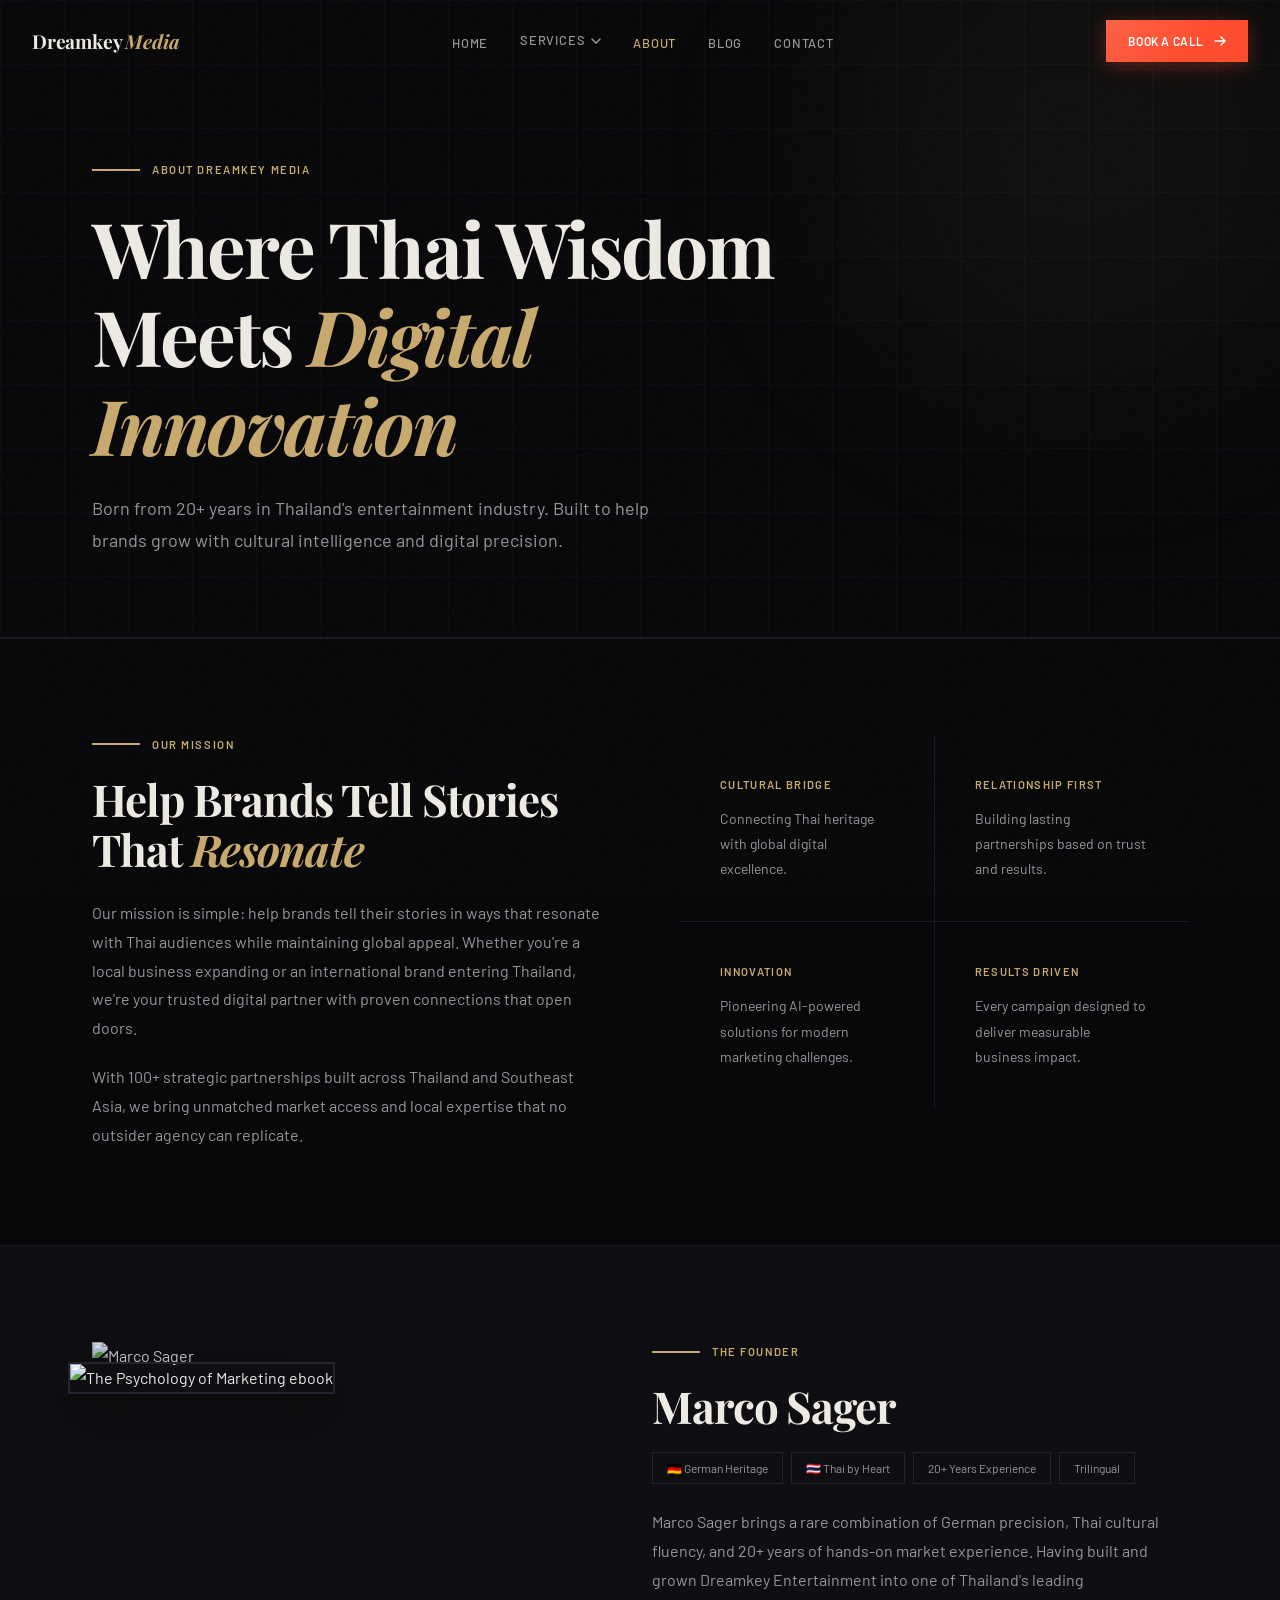
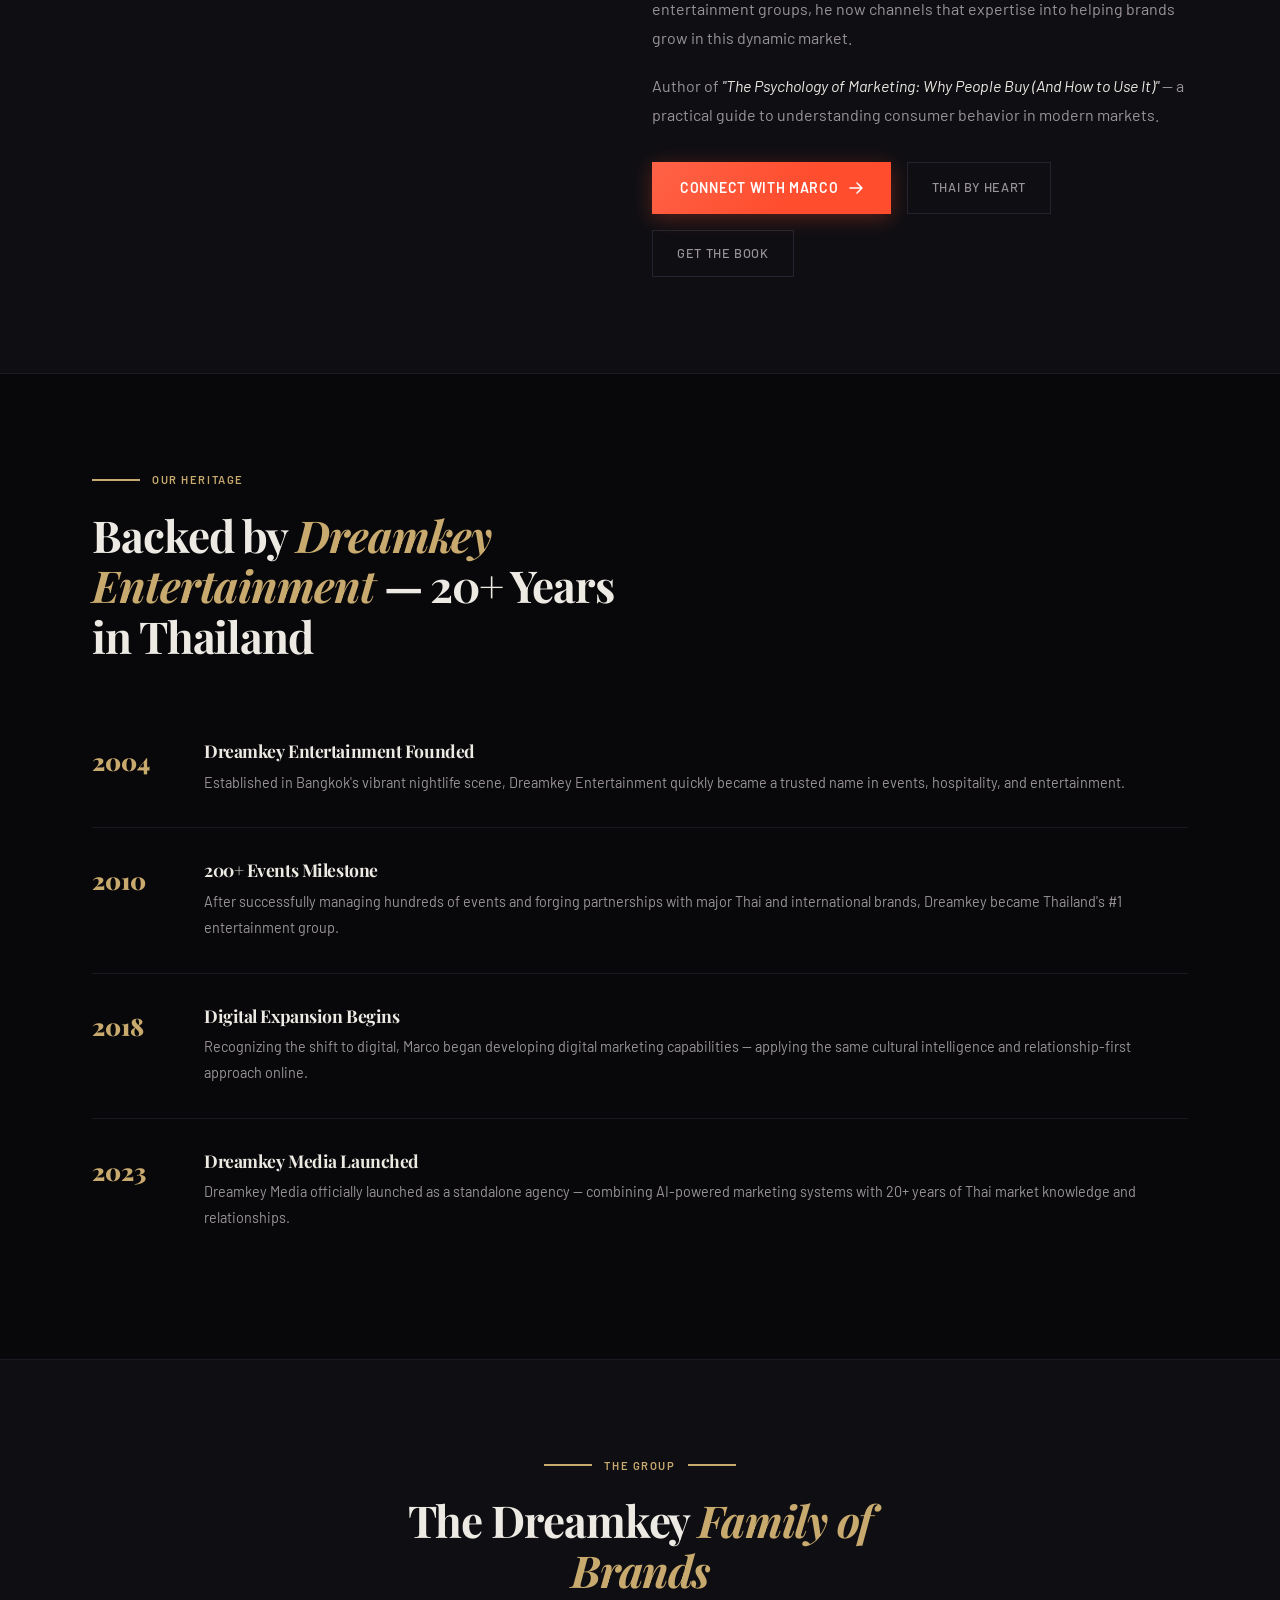
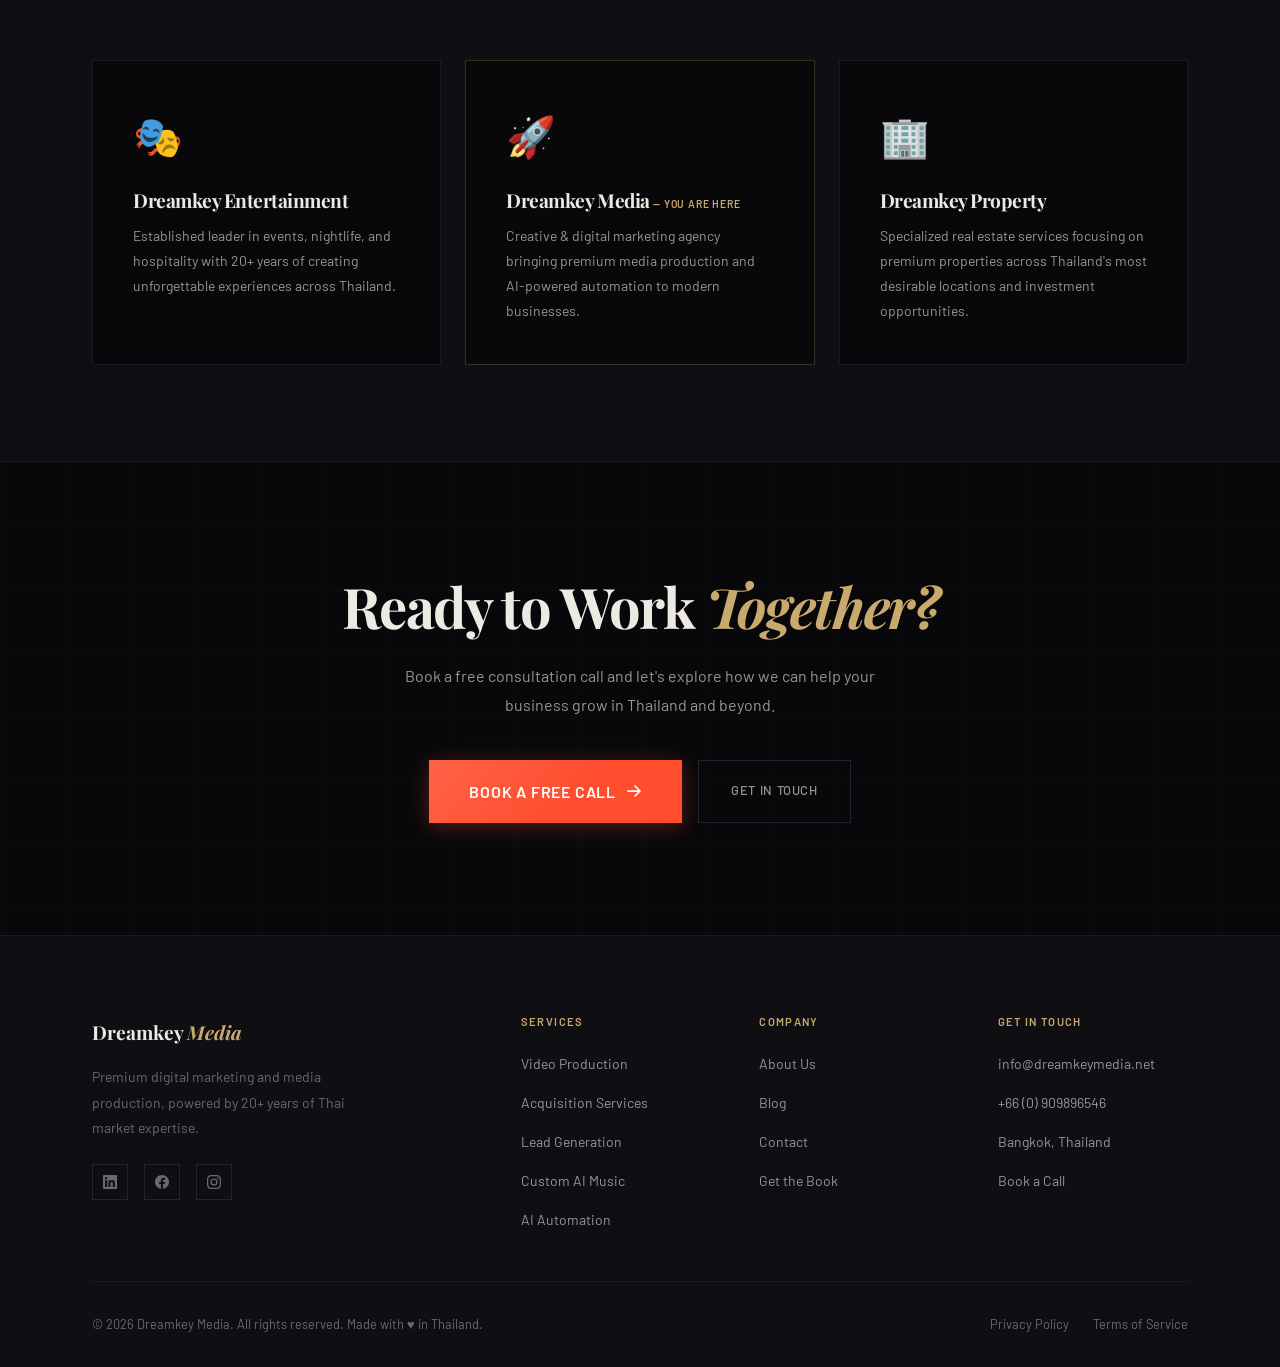
==== about.html @ d9d817ee "Initial commit: Dreamkey Media full website rebuild 9 pages: homepage, about, contact, blog, 5 servi" ====
<!DOCTYPE html>
<html lang="en">
<head>
  <meta charset="UTF-8" />
  <meta name="viewport" content="width=device-width, initial-scale=1.0" />
  <title>About — Dreamkey Media</title>
  <meta name="description" content="20+ years of Thai market expertise. Dreamkey Media is born from the Dreamkey Entertainment group, led by Marco Sager." />
  <link rel="preconnect" href="https://fonts.googleapis.com">
  <link href="https://fonts.googleapis.com/css2?family=Playfair+Display:ital,wght@0,400;0,700;0,900;1,400;1,700&family=Barlow:wght@300;400;500;600;700&display=swap" rel="stylesheet">
  <link rel="stylesheet" href="styles.css">
  <style>
    .page-hero { padding: 10rem 0 5rem; border-bottom: 1px solid var(--border); position: relative; overflow: hidden; }
    .values-grid { display: grid; grid-template-columns: repeat(2,1fr); gap: 1px; background: var(--border); }
    .value-card { background: var(--bg); padding: 2.5rem; transition: background 0.2s ease; }
    .value-card:hover { background: var(--surface); }
    .timeline { display: flex; flex-direction: column; gap: 0; }
    .timeline-item { display: grid; grid-template-columns: 80px 1fr; gap: 2rem; padding: 2rem 0; border-bottom: 1px solid var(--border); align-items: start; }
    .timeline-item:last-child { border-bottom: none; }
    .timeline-year { font-family: var(--font-display); font-weight: 900; font-size: 1.5rem; color: var(--gold); }
    @media(max-width:768px){ .values-grid{grid-template-columns:1fr;} }
  </style>
</head>
<body>

<nav class="main-nav" id="nav">
  <a href="index.html" class="nav-logo">Dreamkey <span>Media</span></a>
  <ul class="nav-links" id="navLinks">
    <li><a href="index.html">Home</a></li>
    <li class="nav-dropdown">
      <span class="nav-dropdown-trigger">Services <svg width="10" height="6" viewBox="0 0 10 6" fill="none"><path d="M1 1l4 4 4-4" stroke="currentColor" stroke-width="1.5" stroke-linecap="round"/></svg></span>
      <div class="nav-dropdown-menu">
        <a href="services/video-production.html">Video Production</a>
        <a href="services/paid-advertising.html">Acquisition Services</a>
        <a href="services/lead-generation.html">Lead Generation</a>
        <a href="services/custom-music-production.html">Custom AI Music</a>
        <a href="services/ai-automation.html">AI Automation</a>
      </div>
    </li>
    <li><a href="about.html" class="active">About</a></li>
    <li><a href="blog.html">Blog</a></li>
    <li><a href="contact.html">Contact</a></li>
  </ul>
  <div class="nav-right">
    <a href="https://api.leadconnectorhq.com/widget/booking/sLC2Canz8qWReIuQP6AG" target="_blank" rel="noopener" class="btn-hot" style="padding:11px 22px;font-size:0.75rem;">Book a Call <svg width="12" height="12" viewBox="0 0 12 12" fill="none"><path d="M1 6h10M7 2l4 4-4 4" stroke="currentColor" stroke-width="1.5" stroke-linecap="round" stroke-linejoin="round"/></svg></a>
    <button class="nav-burger" id="navBurger"><span></span><span></span><span></span></button>
  </div>
</nav>

<!-- PAGE HERO -->
<section class="page-hero">
  <div class="grid-bg" style="position:absolute;inset:0;opacity:0.3;"></div>
  <div style="position:absolute;width:500px;height:500px;border-radius:50%;background:rgba(200,169,110,0.05);filter:blur(100px);top:-100px;right:-50px;pointer-events:none;"></div>
  <div class="container" style="position:relative;z-index:2;">
    <div class="eyebrow reveal" style="margin-bottom:1.5rem;"><span class="gold-line"></span> About Dreamkey Media</div>
    <h1 class="reveal reveal-delay-1" style="font-size:clamp(2.75rem,6vw,5rem);max-width:800px;margin-bottom:1.5rem;">
      Where Thai Wisdom<br>Meets <span class="display-italic" style="color:var(--gold);">Digital Innovation</span>
    </h1>
    <p class="reveal reveal-delay-2" style="font-size:1.125rem;color:var(--muted-mid);max-width:560px;line-height:1.8;">
      Born from 20+ years in Thailand's entertainment industry. Built to help brands grow with cultural intelligence and digital precision.
    </p>
  </div>
</section>

<!-- MISSION -->
<section class="section">
  <div class="container">
    <div style="display:grid;grid-template-columns:1fr 1fr;gap:5rem;align-items:start;" class="two-col">
      <div>
        <div class="eyebrow reveal" style="margin-bottom:1.25rem;"><span class="gold-line"></span> Our Mission</div>
        <h2 class="reveal reveal-delay-1" style="font-size:clamp(1.75rem,3.5vw,2.75rem);margin-bottom:1.5rem;">
          Help Brands Tell Stories That <span class="display-italic" style="color:var(--gold);">Resonate</span>
        </h2>
        <p class="reveal reveal-delay-2" style="font-size:1rem;color:var(--muted-mid);line-height:1.8;margin-bottom:1.25rem;">
          Our mission is simple: help brands tell their stories in ways that resonate with Thai audiences while maintaining global appeal. Whether you're a local business expanding or an international brand entering Thailand, we're your trusted digital partner with proven connections that open doors.
        </p>
        <p class="reveal reveal-delay-3" style="font-size:1rem;color:var(--muted-mid);line-height:1.8;">
          With 100+ strategic partnerships built across Thailand and Southeast Asia, we bring unmatched market access and local expertise that no outsider agency can replicate.
        </p>
      </div>
      <div class="reveal reveal-delay-1">
        <div class="values-grid">
          <div class="value-card">
            <div style="font-size:0.7rem;letter-spacing:0.12em;text-transform:uppercase;color:var(--gold);margin-bottom:0.75rem;font-weight:600;">Cultural Bridge</div>
            <p style="font-size:0.875rem;color:var(--muted-mid);line-height:1.8;">Connecting Thai heritage with global digital excellence.</p>
          </div>
          <div class="value-card">
            <div style="font-size:0.7rem;letter-spacing:0.12em;text-transform:uppercase;color:var(--gold);margin-bottom:0.75rem;font-weight:600;">Relationship First</div>
            <p style="font-size:0.875rem;color:var(--muted-mid);line-height:1.8;">Building lasting partnerships based on trust and results.</p>
          </div>
          <div class="value-card">
            <div style="font-size:0.7rem;letter-spacing:0.12em;text-transform:uppercase;color:var(--gold);margin-bottom:0.75rem;font-weight:600;">Innovation</div>
            <p style="font-size:0.875rem;color:var(--muted-mid);line-height:1.8;">Pioneering AI-powered solutions for modern marketing challenges.</p>
          </div>
          <div class="value-card">
            <div style="font-size:0.7rem;letter-spacing:0.12em;text-transform:uppercase;color:var(--gold);margin-bottom:0.75rem;font-weight:600;">Results Driven</div>
            <p style="font-size:0.875rem;color:var(--muted-mid);line-height:1.8;">Every campaign designed to deliver measurable business impact.</p>
          </div>
        </div>
      </div>
    </div>
  </div>
</section>

<style>@media(max-width:900px){.two-col{grid-template-columns:1fr!important;gap:2.5rem!important;}}</style>

<!-- MARCO -->
<section class="section" style="background:var(--surface);">
  <div class="container">
    <div style="display:grid;grid-template-columns:480px 1fr;gap:5rem;align-items:start;" class="marco-about-grid">
      <div class="reveal">
        <div style="position:relative;">
          <img src="https://dreamkeymedia.net/assets/marco-sager-photo-Cn39zDCk.png" alt="Marco Sager" style="width:100%;object-fit:cover;filter:grayscale(10%) brightness(0.9);">
          <div style="position:absolute;top:-16px;right:-16px;width:100%;height:100%;border:1px solid var(--gold);z-index:-1;"></div>
          <a href="https://ebook.dreamkeymedia.asia/" target="_blank" rel="noopener" style="position:absolute;bottom:-1.5rem;left:-1.5rem;">
            <img src="https://dreamkeymedia.net/assets/psychology-of-marketing-ebook-k3Zz7-1r.png" alt="The Psychology of Marketing ebook" style="width:130px;border:2px solid var(--border-2);box-shadow:0 20px 60px rgba(0,0,0,0.5);">
          </a>
        </div>
      </div>
      <div>
        <div class="eyebrow reveal" style="margin-bottom:1.25rem;"><span class="gold-line"></span> The Founder</div>
        <h2 class="reveal reveal-delay-1" style="font-size:clamp(1.75rem,3.5vw,2.75rem);margin-bottom:1.25rem;">Marco Sager</h2>
        <div class="reveal reveal-delay-1" style="display:flex;flex-wrap:wrap;gap:0.5rem;margin-bottom:1.5rem;">
          <span style="border:1px solid var(--border-2);padding:5px 14px;font-size:0.75rem;color:var(--muted-mid);">🇩🇪 German Heritage</span>
          <span style="border:1px solid var(--border-2);padding:5px 14px;font-size:0.75rem;color:var(--muted-mid);">🇹🇭 Thai by Heart</span>
          <span style="border:1px solid var(--border-2);padding:5px 14px;font-size:0.75rem;color:var(--muted-mid);">20+ Years Experience</span>
          <span style="border:1px solid var(--border-2);padding:5px 14px;font-size:0.75rem;color:var(--muted-mid);">Trilingual</span>
        </div>
        <p class="reveal reveal-delay-2" style="font-size:1rem;color:var(--muted-mid);line-height:1.8;margin-bottom:1.25rem;">
          Marco Sager brings a rare combination of German precision, Thai cultural fluency, and 20+ years of hands-on market experience. Having built and grown Dreamkey Entertainment into one of Thailand's leading entertainment groups, he now channels that expertise into helping brands grow in this dynamic market.
        </p>
        <p class="reveal reveal-delay-3" style="font-size:1rem;color:var(--muted-mid);line-height:1.8;margin-bottom:2rem;">
          Author of <em style="color:var(--text);">"The Psychology of Marketing: Why People Buy (And How to Use It)"</em> — a practical guide to understanding consumer behavior in modern markets.
        </p>
        <div class="reveal reveal-delay-4" style="display:flex;flex-wrap:wrap;gap:1rem;">
          <a href="contact.html" class="btn-hot">Connect with Marco <svg width="14" height="14" viewBox="0 0 14 14" fill="none"><path d="M1 7h12M8 2l5 5-5 5" stroke="currentColor" stroke-width="1.5" stroke-linecap="round" stroke-linejoin="round"/></svg></a>
          <a href="https://www.thaibyheart.com/" target="_blank" rel="noopener" class="btn-ghost">Thai by Heart</a>
          <a href="https://ebook.dreamkeymedia.asia/" target="_blank" rel="noopener" class="btn-ghost">Get the Book</a>
        </div>
      </div>
    </div>
  </div>
</section>
<style>@media(max-width:1024px){.marco-about-grid{grid-template-columns:1fr!important;gap:3rem!important;} .marco-about-grid>div:first-child{max-width:400px;}}</style>

<!-- HERITAGE -->
<section class="section">
  <div class="container">
    <div class="eyebrow reveal" style="margin-bottom:1.25rem;"><span class="gold-line"></span> Our Heritage</div>
    <h2 class="reveal reveal-delay-1" style="font-size:clamp(1.75rem,3.5vw,2.75rem);margin-bottom:3rem;max-width:560px;">
      Backed by <span class="display-italic" style="color:var(--gold);">Dreamkey Entertainment</span> — 20+ Years in Thailand
    </h2>
    <div class="timeline">
      <div class="timeline-item reveal">
        <div class="timeline-year">2004</div>
        <div>
          <h3 style="font-size:1.1rem;font-weight:700;margin-bottom:0.5rem;">Dreamkey Entertainment Founded</h3>
          <p style="font-size:0.9rem;color:var(--muted-mid);line-height:1.8;">Established in Bangkok's vibrant nightlife scene, Dreamkey Entertainment quickly became a trusted name in events, hospitality, and entertainment.</p>
        </div>
      </div>
      <div class="timeline-item reveal reveal-delay-1">
        <div class="timeline-year">2010</div>
        <div>
          <h3 style="font-size:1.1rem;font-weight:700;margin-bottom:0.5rem;">200+ Events Milestone</h3>
          <p style="font-size:0.9rem;color:var(--muted-mid);line-height:1.8;">After successfully managing hundreds of events and forging partnerships with major Thai and international brands, Dreamkey became Thailand's #1 entertainment group.</p>
        </div>
      </div>
      <div class="timeline-item reveal reveal-delay-2">
        <div class="timeline-year">2018</div>
        <div>
          <h3 style="font-size:1.1rem;font-weight:700;margin-bottom:0.5rem;">Digital Expansion Begins</h3>
          <p style="font-size:0.9rem;color:var(--muted-mid);line-height:1.8;">Recognizing the shift to digital, Marco began developing digital marketing capabilities — applying the same cultural intelligence and relationship-first approach online.</p>
        </div>
      </div>
      <div class="timeline-item reveal reveal-delay-3">
        <div class="timeline-year">2023</div>
        <div>
          <h3 style="font-size:1.1rem;font-weight:700;margin-bottom:0.5rem;">Dreamkey Media Launched</h3>
          <p style="font-size:0.9rem;color:var(--muted-mid);line-height:1.8;">Dreamkey Media officially launched as a standalone agency — combining AI-powered marketing systems with 20+ years of Thai market knowledge and relationships.</p>
        </div>
      </div>
    </div>
  </div>
</section>

<!-- GROUP -->
<section class="section" style="background:var(--surface);">
  <div class="container">
    <div style="text-align:center;max-width:540px;margin:0 auto 4rem;">
      <div class="eyebrow reveal" style="justify-content:center;margin-bottom:1.25rem;"><span class="gold-line"></span> The Group <span class="gold-line"></span></div>
      <h2 class="reveal reveal-delay-1" style="font-size:clamp(1.75rem,3.5vw,2.75rem);">The Dreamkey <span class="display-italic" style="color:var(--gold);">Family of Brands</span></h2>
    </div>
    <div style="display:grid;grid-template-columns:repeat(3,1fr);gap:1.5rem;" class="group-3">
      <div style="border:1px solid var(--border);background:var(--bg);padding:2.5rem;transition:border-color 0.25s ease,transform 0.25s ease;" class="reveal" onmouseover="this.style.borderColor='rgba(200,169,110,0.3)';this.style.transform='translateY(-4px)'" onmouseout="this.style.borderColor='var(--border)';this.style.transform='none'">
        <span style="font-size:2.5rem;margin-bottom:1.25rem;display:block;">🎭</span>
        <h3 style="font-size:1.2rem;font-weight:700;margin-bottom:0.75rem;">Dreamkey Entertainment</h3>
        <p style="font-size:0.875rem;color:var(--muted-mid);line-height:1.8;">Established leader in events, nightlife, and hospitality with 20+ years of creating unforgettable experiences across Thailand.</p>
      </div>
      <div style="border:1px solid rgba(200,169,110,0.25);background:var(--bg);padding:2.5rem;transition:border-color 0.25s ease,transform 0.25s ease;" class="reveal reveal-delay-1" onmouseover="this.style.transform='translateY(-4px)'" onmouseout="this.style.transform='none'">
        <span style="font-size:2.5rem;margin-bottom:1.25rem;display:block;">🚀</span>
        <h3 style="font-size:1.2rem;font-weight:700;margin-bottom:0.75rem;">Dreamkey Media <span style="font-size:0.65rem;letter-spacing:0.08em;color:var(--gold);font-family:var(--font-body);font-weight:600;text-transform:uppercase;"> — You are here</span></h3>
        <p style="font-size:0.875rem;color:var(--muted-mid);line-height:1.8;">Creative & digital marketing agency bringing premium media production and AI-powered automation to modern businesses.</p>
      </div>
      <div style="border:1px solid var(--border);background:var(--bg);padding:2.5rem;transition:border-color 0.25s ease,transform 0.25s ease;" class="reveal reveal-delay-2" onmouseover="this.style.borderColor='rgba(200,169,110,0.3)';this.style.transform='translateY(-4px)'" onmouseout="this.style.borderColor='var(--border)';this.style.transform='none'">
        <span style="font-size:2.5rem;margin-bottom:1.25rem;display:block;">🏢</span>
        <h3 style="font-size:1.2rem;font-weight:700;margin-bottom:0.75rem;">Dreamkey Property</h3>
        <p style="font-size:0.875rem;color:var(--muted-mid);line-height:1.8;">Specialized real estate services focusing on premium properties across Thailand's most desirable locations and investment opportunities.</p>
      </div>
    </div>
  </div>
</section>
<style>@media(max-width:768px){.group-3{grid-template-columns:1fr!important;}}</style>

<!-- CTA -->
<section style="padding:7rem 0;border-top:1px solid var(--border);position:relative;overflow:hidden;text-align:center;">
  <div class="grid-bg" style="position:absolute;inset:0;opacity:0.2;"></div>
  <div class="container" style="position:relative;z-index:2;">
    <h2 class="display reveal" style="font-size:clamp(2rem,4.5vw,3.5rem);margin-bottom:1.5rem;">
      Ready to Work <span class="display-italic" style="color:var(--gold);">Together?</span>
    </h2>
    <p class="reveal reveal-delay-1" style="font-size:1rem;color:var(--muted-mid);max-width:480px;margin:0 auto 2.5rem;line-height:1.8;">Book a free consultation call and let's explore how we can help your business grow in Thailand and beyond.</p>
    <div class="reveal reveal-delay-2" style="display:flex;flex-wrap:wrap;gap:1rem;justify-content:center;">
      <a href="https://api.leadconnectorhq.com/widget/booking/sLC2Canz8qWReIuQP6AG" target="_blank" rel="noopener" class="btn-hot" style="font-size:1rem;padding:18px 40px;">Book a Free Call <svg width="16" height="16" viewBox="0 0 16 16" fill="none"><path d="M2 8h12M9 3l5 5-5 5" stroke="currentColor" stroke-width="1.75" stroke-linecap="round" stroke-linejoin="round"/></svg></a>
      <a href="contact.html" class="btn-ghost" style="padding:18px 32px;">Get in Touch</a>
    </div>
  </div>
</section>

<!-- FOOTER -->
<footer class="main-footer">
  <div class="container">
    <div class="footer-grid">
      <div>
        <a href="index.html" class="footer-logo">Dreamkey <span>Media</span></a>
        <p class="footer-desc">Premium digital marketing and media production, powered by 20+ years of Thai market expertise.</p>
        <div class="footer-social">
          <a href="https://www.linkedin.com/in/dreamkeymedia" target="_blank" rel="noopener" aria-label="LinkedIn"><svg width="14" height="14" viewBox="0 0 24 24" fill="currentColor"><path d="M20.447 20.452h-3.554v-5.569c0-1.328-.027-3.037-1.852-3.037-1.853 0-2.136 1.445-2.136 2.939v5.667H9.351V9h3.414v1.561h.046c.477-.9 1.637-1.85 3.37-1.85 3.601 0 4.267 2.37 4.267 5.455v6.286zM5.337 7.433a2.062 2.062 0 01-2.063-2.065 2.064 2.064 0 112.063 2.065zm1.782 13.019H3.555V9h3.564v11.452zM22.225 0H1.771C.792 0 0 .774 0 1.729v20.542C0 23.227.792 24 1.771 24h20.451C23.2 24 24 23.227 24 22.271V1.729C24 .774 23.2 0 22.222 0h.003z"/></svg></a>
          <a href="https://www.facebook.com/dreamkeymedia" target="_blank" rel="noopener" aria-label="Facebook"><svg width="14" height="14" viewBox="0 0 24 24" fill="currentColor"><path d="M24 12.073c0-6.627-5.373-12-12-12s-12 5.373-12 12c0 5.99 4.388 10.954 10.125 11.854v-8.385H7.078v-3.47h3.047V9.43c0-3.007 1.792-4.669 4.533-4.669 1.312 0 2.686.235 2.686.235v2.953H15.83c-1.491 0-1.956.925-1.956 1.874v2.25h3.328l-.532 3.47h-2.796v8.385C19.612 23.027 24 18.062 24 12.073z"/></svg></a>
          <a href="https://www.instagram.com/dreamkey.media" target="_blank" rel="noopener" aria-label="Instagram"><svg width="14" height="14" viewBox="0 0 24 24" fill="currentColor"><path d="M12 2.163c3.204 0 3.584.012 4.85.07 3.252.148 4.771 1.691 4.919 4.919.058 1.265.069 1.645.069 4.849 0 3.205-.012 3.584-.069 4.849-.149 3.225-1.664 4.771-4.919 4.919-1.266.058-1.644.07-4.85.07-3.204 0-3.584-.012-4.849-.07-3.26-.149-4.771-1.699-4.919-4.92-.058-1.265-.07-1.644-.07-4.849 0-3.204.013-3.583.07-4.849.149-3.227 1.664-4.771 4.919-4.919 1.266-.057 1.645-.069 4.849-.069zm0-2.163c-3.259 0-3.667.014-4.947.072-4.358.2-6.78 2.618-6.98 6.98-.059 1.281-.073 1.689-.073 4.948 0 3.259.014 3.668.072 4.948.2 4.358 2.618 6.78 6.98 6.98 1.281.058 1.689.072 4.948.072 3.259 0 3.668-.014 4.948-.072 4.354-.2 6.782-2.618 6.979-6.98.059-1.28.073-1.689.073-4.948 0-3.259-.014-3.667-.072-4.947-.196-4.354-2.617-6.78-6.979-6.98-1.281-.059-1.69-.073-4.949-.073zm0 5.838a6.162 6.162 0 100 12.324 6.162 6.162 0 000-12.324zM12 16a4 4 0 110-8 4 4 0 010 8zm6.406-11.845a1.44 1.44 0 100 2.881 1.44 1.44 0 000-2.881z"/></svg></a>
        </div>
      </div>
      <div class="footer-col"><h4>Services</h4><ul><li><a href="services/video-production.html">Video Production</a></li><li><a href="services/paid-advertising.html">Acquisition Services</a></li><li><a href="services/lead-generation.html">Lead Generation</a></li><li><a href="services/custom-music-production.html">Custom AI Music</a></li><li><a href="services/ai-automation.html">AI Automation</a></li></ul></div>
      <div class="footer-col"><h4>Company</h4><ul><li><a href="about.html">About Us</a></li><li><a href="blog.html">Blog</a></li><li><a href="contact.html">Contact</a></li><li><a href="https://ebook.dreamkeymedia.asia/" target="_blank" rel="noopener">Get the Book</a></li></ul></div>
      <div class="footer-col"><h4>Get In Touch</h4><ul><li><a href="mailto:info@dreamkeymedia.net">info@dreamkeymedia.net</a></li><li><a href="tel:+66909896546">+66 (0) 909896546</a></li><li><a href="contact.html">Bangkok, Thailand</a></li><li><a href="https://api.leadconnectorhq.com/widget/booking/sLC2Canz8qWReIuQP6AG" target="_blank" rel="noopener">Book a Call</a></li></ul></div>
    </div>
    <div class="footer-bottom"><span>© 2026 Dreamkey Media. All rights reserved. Made with ♥ in Thailand.</span><div style="display:flex;gap:1.5rem;"><a href="#">Privacy Policy</a><a href="#">Terms of Service</a></div></div>
  </div>
</footer>

<script>
  const nav = document.getElementById('nav');
  window.addEventListener('scroll', () => nav.classList.toggle('scrolled', window.scrollY > 40), { passive: true });
  document.getElementById('navBurger').addEventListener('click', () => document.getElementById('navLinks').classList.toggle('open'));
  const obs = new IntersectionObserver(entries => entries.forEach(e => { if(e.isIntersecting) e.target.classList.add('visible'); }), { threshold: 0.1 });
  document.querySelectorAll('.reveal').forEach(el => obs.observe(el));
</script>
</body>
</html>
---- styles.css ----
/* ═══════════════════════════════════════════════
   DREAMKEY MEDIA — Shared Design System
   ═══════════════════════════════════════════════ */

:root {
  --bg:         #08080A;
  --surface:    #0F0F13;
  --surface-2:  #141418;
  --border:     #1A1A22;
  --border-2:   #242430;
  --gold:       #C8A96E;
  --gold-dim:   rgba(200,169,110,0.10);
  --gold-glow:  rgba(200,169,110,0.20);
  --hot:        #FF4D2E;
  --hot-dim:    rgba(255,77,46,0.12);
  --text:       #EDE9E3;
  --text-2:     #B8B4AE;
  --muted:      #6B6870;
  --muted-mid:  #9A9499;
  --font-display: 'Playfair Display', serif;
  --font-body:    'Barlow', sans-serif;
}

*, *::before, *::after { box-sizing: border-box; margin: 0; padding: 0; }
html { scroll-behavior: smooth; }

body {
  background: var(--bg);
  color: var(--text);
  font-family: var(--font-body);
  font-weight: 400;
  line-height: 1.7;
  overflow-x: hidden;
}

/* Noise overlay */
body::before {
  content: '';
  position: fixed;
  inset: 0;
  background-image: url("data:image/svg+xml,%3Csvg viewBox='0 0 256 256' xmlns='http://www.w3.org/2000/svg'%3E%3Cfilter id='n'%3E%3CfeTurbulence type='fractalNoise' baseFrequency='0.9' numOctaves='4' stitchTiles='stitch'/%3E%3C/filter%3E%3Crect width='100%25' height='100%25' filter='url(%23n)' opacity='0.04'/%3E%3C/svg%3E");
  pointer-events: none;
  z-index: 9999;
  opacity: 0.5;
}

/* ── Typography ── */
.display       { font-family: var(--font-display); }
.display-italic{ font-family: var(--font-display); font-style: italic; }
h1,h2,h3,h4   { font-family: var(--font-display); font-weight: 700; line-height: 1.15; letter-spacing: -0.025em; }
p              { line-height: 1.75; }
a              { color: inherit; text-decoration: none; }

/* ── Grid Background ── */
.grid-bg {
  background-image:
    linear-gradient(var(--border) 1px, transparent 1px),
    linear-gradient(90deg, var(--border) 1px, transparent 1px);
  background-size: 64px 64px;
  animation: gridShift 24s linear infinite;
}
@keyframes gridShift {
  from { background-position: 0 0; }
  to   { background-position: 64px 64px; }
}

/* ── Gold line ── */
.gold-line { display: block; width: 48px; height: 2px; background: var(--gold); }
.eyebrow {
  display: flex; align-items: center; gap: 12px;
  font-size: 0.7rem; letter-spacing: 0.14em; text-transform: uppercase;
  color: var(--gold); font-weight: 600; font-family: var(--font-body);
}

/* ── Buttons ── */
.btn-hot {
  display: inline-flex; align-items: center; gap: 10px;
  background: var(--hot); color: #fff;
  font-family: var(--font-body); font-weight: 600; font-size: 0.875rem;
  letter-spacing: 0.05em; text-transform: uppercase;
  padding: 14px 28px; border: none; cursor: pointer; text-decoration: none;
  position: relative; overflow: hidden;
  transition: background 0.2s ease, box-shadow 0.2s ease, transform 0.15s ease;
  box-shadow: 0 4px 20px rgba(255,77,46,0.3);
}
.btn-hot::after {
  content: ''; position: absolute; inset: 0;
  background: linear-gradient(135deg, rgba(255,255,255,0.12) 0%, transparent 60%);
}
.btn-hot:hover { background: #FF6347; transform: translateY(-2px); box-shadow: 0 8px 32px rgba(255,77,46,0.4); }
.btn-hot:active { transform: translateY(0); }

.btn-ghost {
  display: inline-flex; align-items: center; gap: 8px;
  border: 1px solid var(--border-2); color: var(--muted-mid);
  font-family: var(--font-body); font-weight: 500; font-size: 0.8rem;
  letter-spacing: 0.05em; text-transform: uppercase;
  padding: 12px 24px; cursor: pointer; text-decoration: none;
  transition: border-color 0.2s ease, color 0.2s ease, background 0.2s ease;
}
.btn-ghost:hover { border-color: var(--gold); color: var(--gold); background: var(--gold-dim); }

.btn-outline {
  display: inline-flex; align-items: center; gap: 8px;
  border: 1px solid var(--gold); color: var(--gold);
  font-family: var(--font-body); font-weight: 500; font-size: 0.875rem;
  letter-spacing: 0.05em; text-transform: uppercase;
  padding: 13px 26px; cursor: pointer; text-decoration: none;
  background: transparent;
  transition: background 0.2s ease, color 0.2s ease;
}
.btn-outline:hover { background: var(--gold); color: var(--bg); }

/* ── Scroll Reveal ── */
.reveal {
  opacity: 0; transform: translateY(28px);
  transition: opacity 0.7s ease, transform 0.7s cubic-bezier(0.22,1,0.36,1);
}
.reveal.visible { opacity: 1; transform: none; }
.reveal-delay-1 { transition-delay: 0.1s; }
.reveal-delay-2 { transition-delay: 0.2s; }
.reveal-delay-3 { transition-delay: 0.3s; }
.reveal-delay-4 { transition-delay: 0.4s; }
.reveal-delay-5 { transition-delay: 0.5s; }

/* ── Section ── */
.section { padding: 6rem 0; border-top: 1px solid var(--border); }
.section-sm { padding: 4rem 0; border-top: 1px solid var(--border); }
.container { max-width: 1160px; margin: 0 auto; padding: 0 2rem; }

/* ── Service Card ── */
.service-card {
  border: 1px solid var(--border); background: var(--surface);
  padding: 2.5rem; position: relative; overflow: hidden;
  transition: border-color 0.3s ease, transform 0.3s ease, box-shadow 0.3s ease;
  text-decoration: none; color: var(--text); display: block;
}
.service-card::before {
  content: ''; position: absolute; bottom: 0; left: 0; right: 0;
  height: 2px; background: var(--gold);
  transform: scaleX(0); transform-origin: left;
  transition: transform 0.4s cubic-bezier(0.22,1,0.36,1);
}
.service-card:hover { border-color: rgba(200,169,110,0.25); transform: translateY(-4px); box-shadow: 0 20px 60px rgba(0,0,0,0.4); }
.service-card:hover::before { transform: scaleX(1); }

.service-icon {
  width: 48px; height: 48px;
  border: 1px solid var(--border-2); background: var(--gold-dim);
  display: flex; align-items: center; justify-content: center;
  margin-bottom: 1.5rem;
}

/* ── Stat ── */
.stat-num {
  font-family: var(--font-display); font-weight: 900;
  font-size: clamp(2.5rem,5vw,4rem); color: var(--gold); line-height: 1;
}

/* ── NAV ── */
nav.main-nav {
  position: fixed; top: 0; left: 0; right: 0; z-index: 900;
  padding: 1.25rem 2rem;
  display: flex; align-items: center; justify-content: space-between;
  transition: background 0.3s ease, backdrop-filter 0.3s ease, border-bottom 0.3s ease;
}
nav.main-nav.scrolled {
  background: rgba(8,8,10,0.94);
  backdrop-filter: blur(16px) saturate(1.5);
  border-bottom: 1px solid var(--border);
}
.nav-logo {
  font-family: var(--font-display); font-weight: 700;
  font-size: 1.2rem; letter-spacing: -0.01em;
  color: var(--text); text-decoration: none; flex-shrink: 0;
}
.nav-logo span { color: var(--gold); font-style: italic; }

.nav-links {
  display: flex; align-items: center; gap: 2rem;
  list-style: none; margin: 0; padding: 0;
}
.nav-links a {
  font-size: 0.8rem; letter-spacing: 0.06em; text-transform: uppercase;
  font-weight: 500; color: var(--muted-mid); text-decoration: none;
  transition: color 0.2s ease; position: relative;
}
.nav-links a:hover { color: var(--text); }
.nav-links a.active { color: var(--gold); }

/* Services dropdown */
.nav-dropdown { position: relative; }
.nav-dropdown-trigger {
  font-size: 0.8rem; letter-spacing: 0.06em; text-transform: uppercase;
  font-weight: 500; color: var(--muted-mid); cursor: pointer;
  display: flex; align-items: center; gap: 6px;
  transition: color 0.2s ease;
}
.nav-dropdown-trigger:hover { color: var(--text); }
.nav-dropdown-menu {
  position: absolute; top: calc(100% + 1.5rem); left: 50%;
  transform: translateX(-50%);
  background: var(--surface-2); border: 1px solid var(--border-2);
  min-width: 220px; padding: 0.5rem 0;
  opacity: 0; visibility: hidden; pointer-events: none;
  transition: opacity 0.2s ease, transform 0.2s ease;
  transform: translateX(-50%) translateY(-8px);
}
.nav-dropdown:hover .nav-dropdown-menu {
  opacity: 1; visibility: visible; pointer-events: all;
  transform: translateX(-50%) translateY(0);
}
.nav-dropdown-menu a {
  display: block; padding: 0.75rem 1.25rem;
  font-size: 0.8rem; letter-spacing: 0.04em; text-transform: uppercase;
  color: var(--muted-mid); font-weight: 500;
  transition: color 0.15s ease, background 0.15s ease;
  border-left: 2px solid transparent;
}
.nav-dropdown-menu a:hover {
  color: var(--gold); background: var(--gold-dim);
  border-left-color: var(--gold);
}

.nav-right { display: flex; align-items: center; gap: 1.25rem; }
.nav-social { display: flex; align-items: center; gap: 1rem; }
.nav-social a {
  color: var(--muted); transition: color 0.2s ease;
  display: flex; align-items: center;
}
.nav-social a:hover { color: var(--gold); }

/* Mobile nav toggle */
.nav-burger {
  display: none; flex-direction: column; gap: 5px; cursor: pointer;
  padding: 4px; background: none; border: none;
}
.nav-burger span {
  display: block; width: 22px; height: 1.5px; background: var(--text);
  transition: transform 0.3s ease, opacity 0.3s ease;
}

/* ── FOOTER ── */
footer.main-footer {
  border-top: 1px solid var(--border);
  background: var(--surface);
  padding: 5rem 0 2rem;
}
.footer-grid {
  display: grid;
  grid-template-columns: 2fr 1fr 1fr 1fr;
  gap: 3rem;
  padding-bottom: 3rem;
  border-bottom: 1px solid var(--border);
  margin-bottom: 2rem;
}
.footer-logo {
  font-family: var(--font-display); font-weight: 700; font-size: 1.2rem;
  color: var(--text); margin-bottom: 1rem; display: inline-block;
}
.footer-logo span { color: var(--gold); font-style: italic; }
.footer-desc { font-size: 0.875rem; color: var(--muted); line-height: 1.8; max-width: 280px; margin-bottom: 1.5rem; }
.footer-social { display: flex; gap: 1rem; }
.footer-social a {
  width: 36px; height: 36px; border: 1px solid var(--border-2);
  display: flex; align-items: center; justify-content: center;
  color: var(--muted); transition: color 0.2s ease, border-color 0.2s ease, background 0.2s ease;
}
.footer-social a:hover { color: var(--gold); border-color: var(--gold); background: var(--gold-dim); }
.footer-col h4 {
  font-size: 0.7rem; letter-spacing: 0.12em; text-transform: uppercase;
  color: var(--gold); margin-bottom: 1.25rem; font-family: var(--font-body);
  font-weight: 600;
}
.footer-col ul { list-style: none; display: flex; flex-direction: column; gap: 0.75rem; }
.footer-col ul a {
  font-size: 0.875rem; color: var(--muted-mid);
  transition: color 0.2s ease; text-decoration: none;
}
.footer-col ul a:hover { color: var(--gold); }
.footer-bottom {
  display: flex; align-items: center; justify-content: space-between; flex-wrap: wrap; gap: 1rem;
  font-size: 0.8rem; color: var(--muted);
}
.footer-bottom a { color: var(--muted); transition: color 0.2s ease; }
.footer-bottom a:hover { color: var(--gold); }

/* ── Pulse animation ── */
@keyframes pulse { 0%,100%{opacity:1} 50%{opacity:0.3} }
@keyframes float { 0%,100%{transform:translateY(0)} 50%{transform:translateY(-12px)} }
@keyframes shimmer { from{transform:translateX(-100%)} to{transform:translateX(100%)} }

/* ── Responsive ── */
@media (max-width: 1024px) {
  .footer-grid { grid-template-columns: 1fr 1fr; }
}
@media (max-width: 768px) {
  .section { padding: 4rem 0; }
  .nav-links, .nav-social { display: none; }
  .nav-burger { display: flex; }
  .nav-links.open {
    display: flex; flex-direction: column; gap: 1.5rem;
    position: fixed; inset: 0; top: 64px;
    background: var(--bg); padding: 2rem;
    align-items: flex-start; z-index: 800;
  }
  .nav-links.open a { font-size: 1.25rem; }
  .footer-grid { grid-template-columns: 1fr; gap: 2rem; }
}
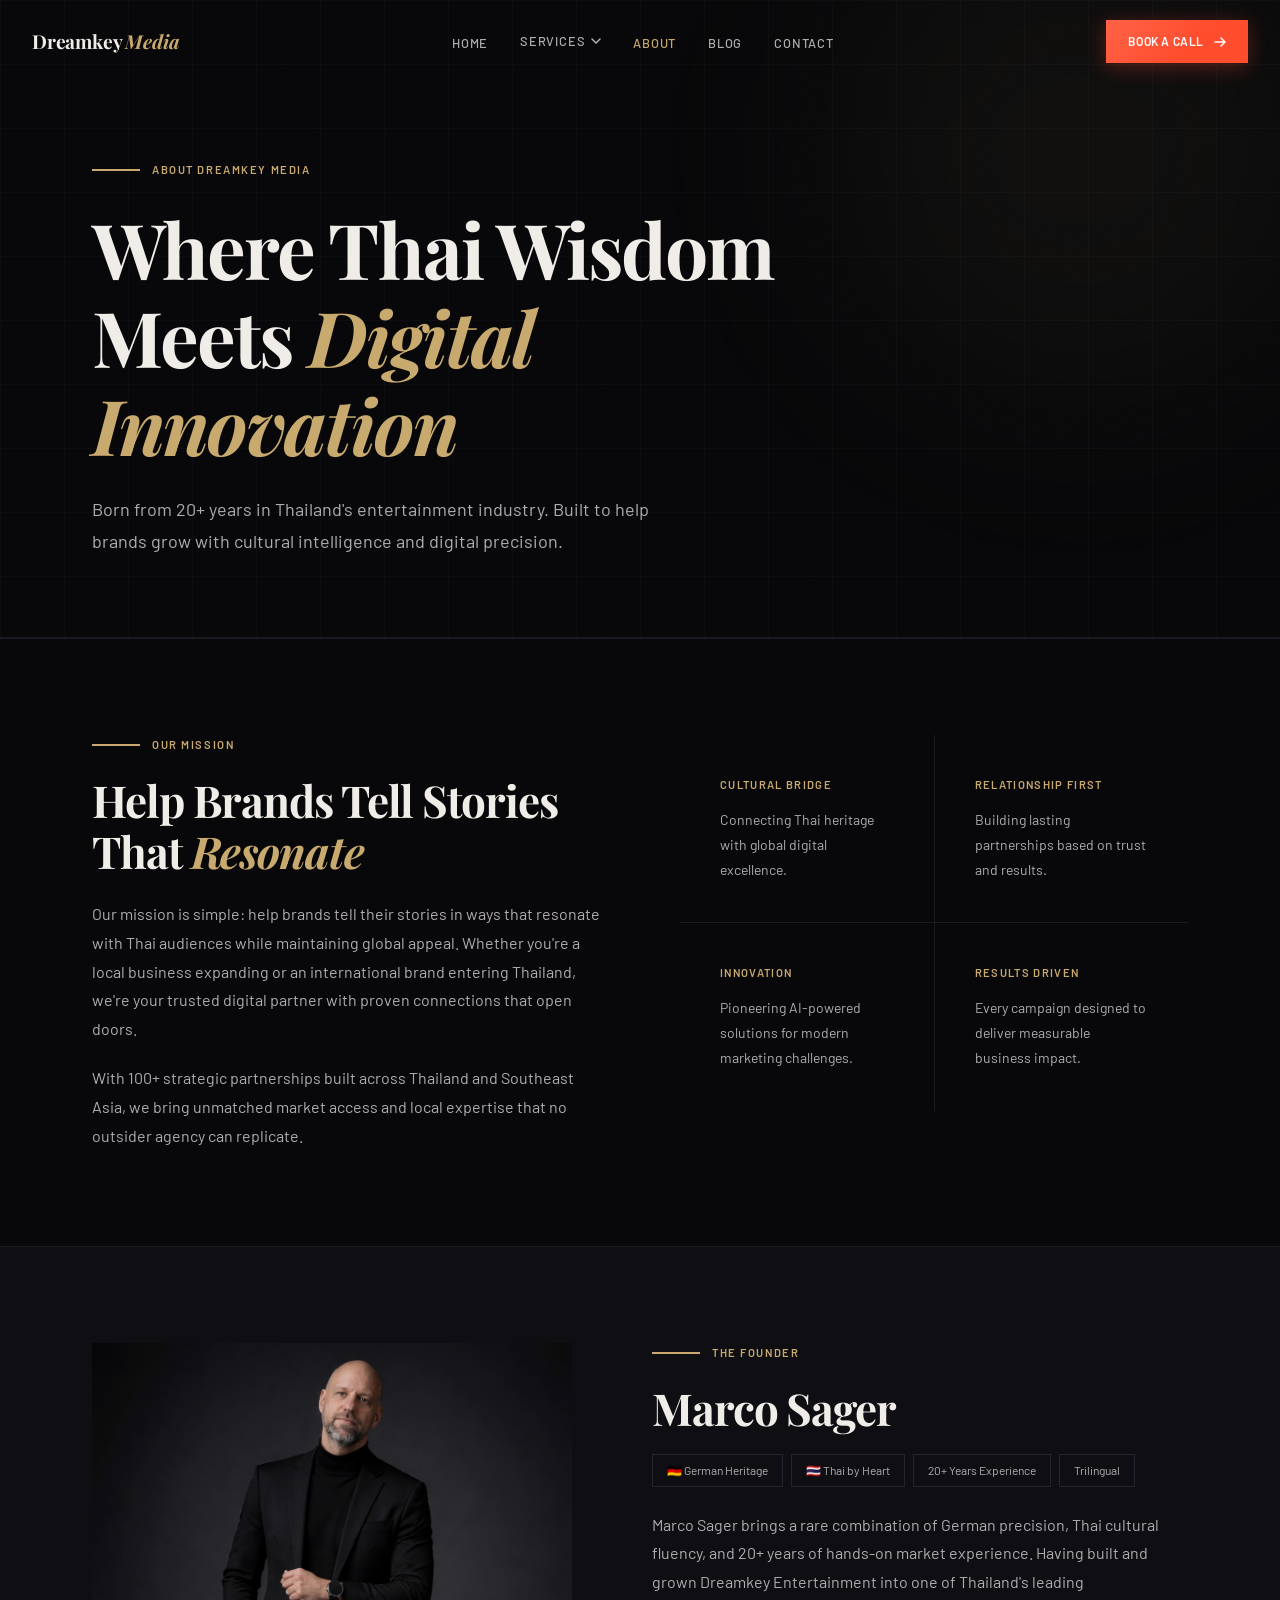
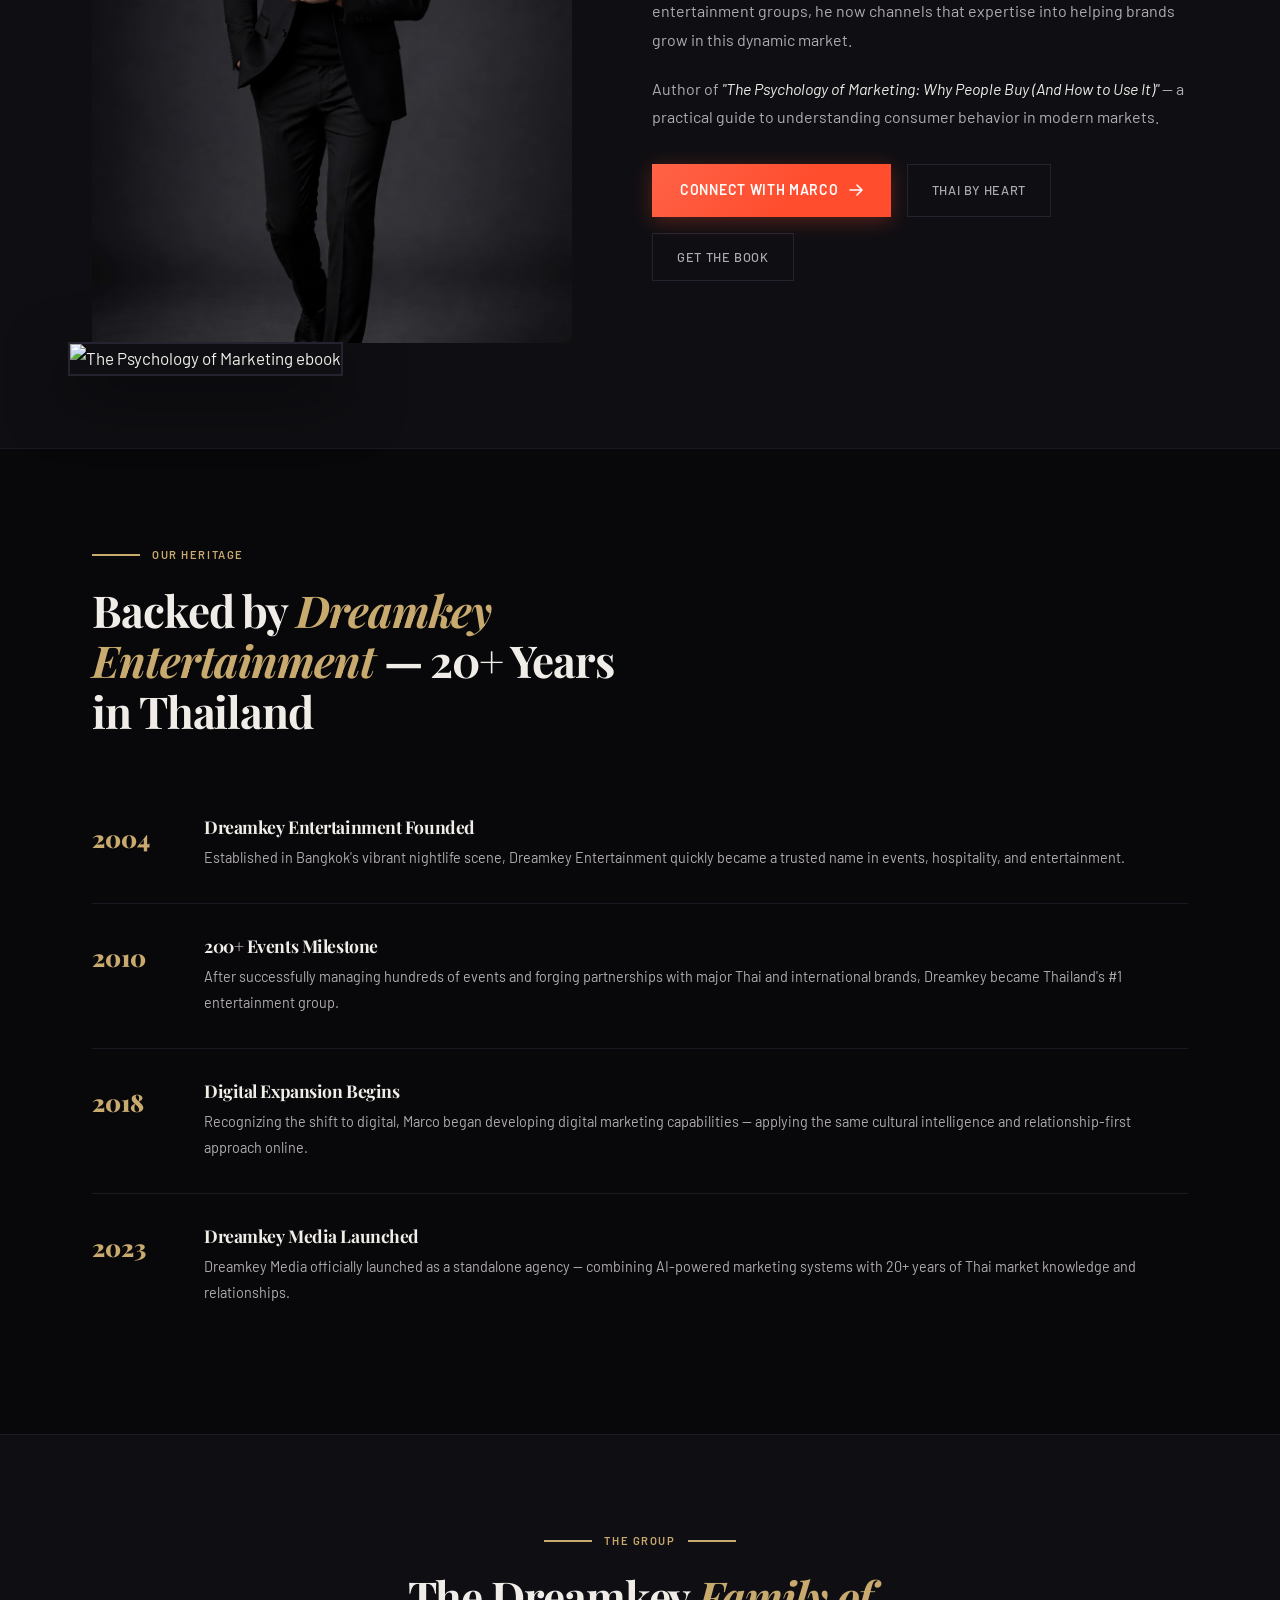
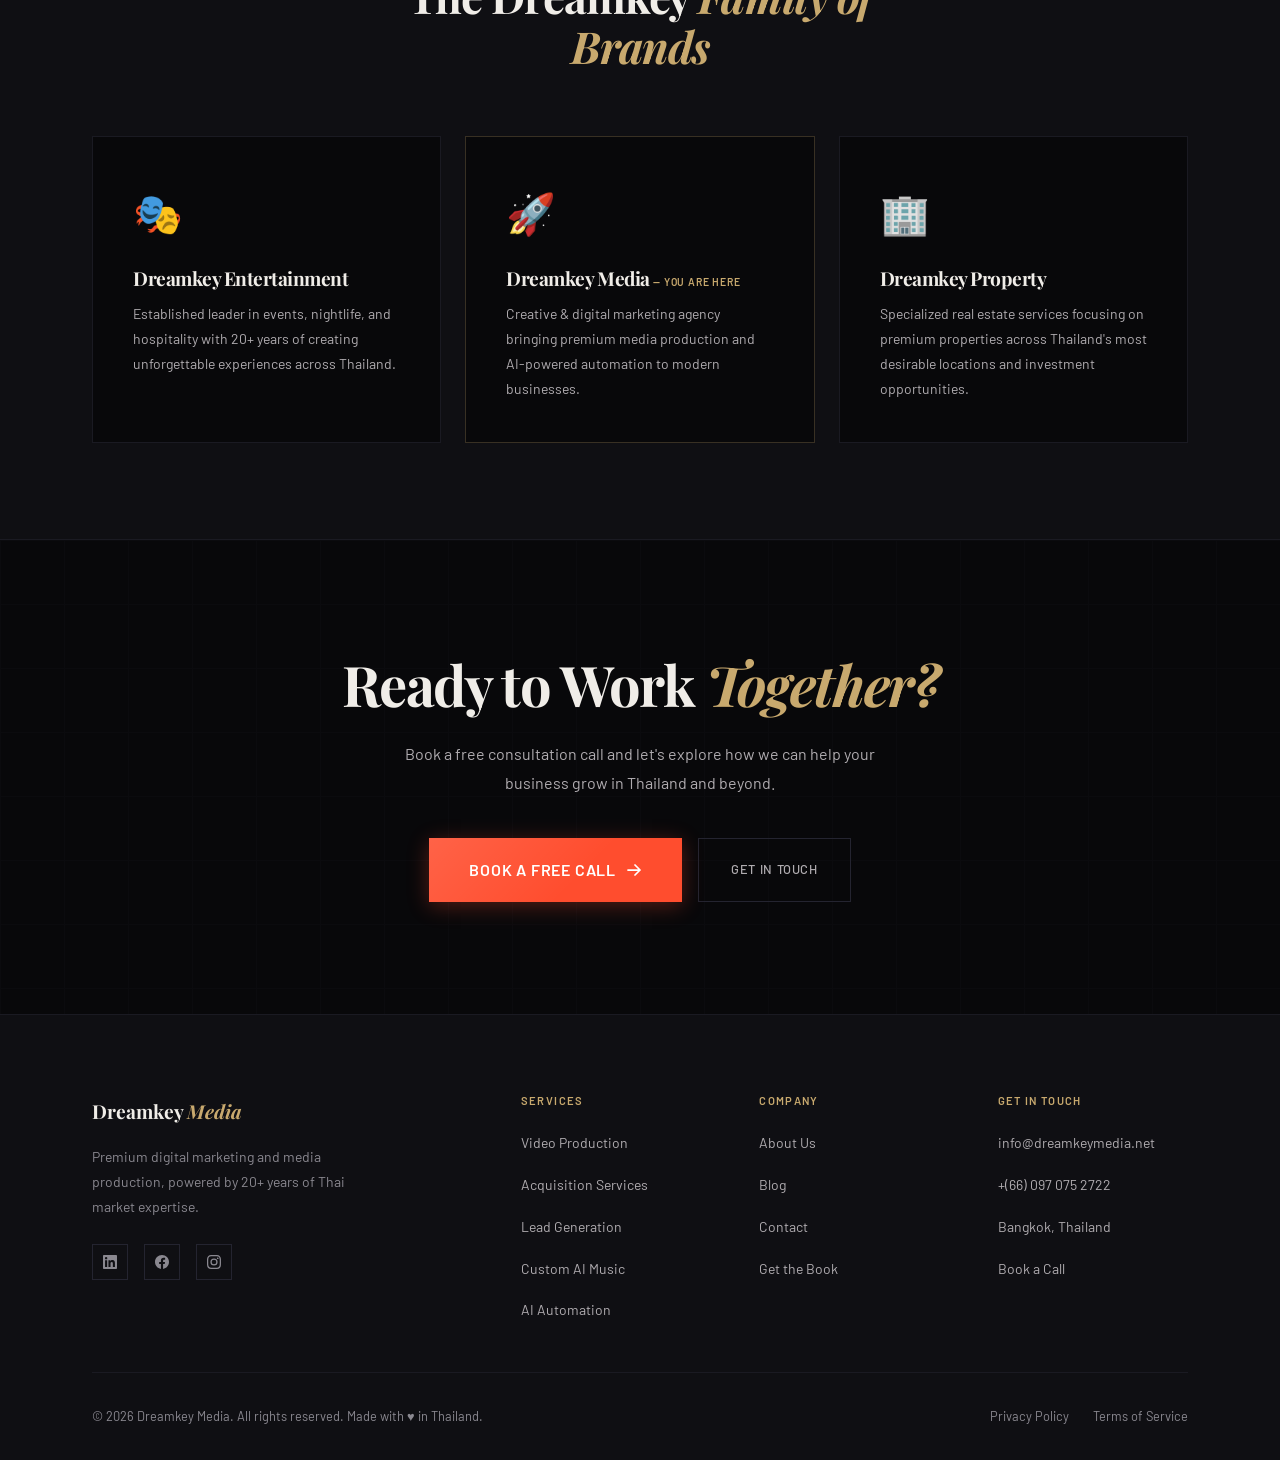
==== commit 3330a4fa: "Redesign homepage: growth agency positioning, new logo, Marco photo, phone number, 6 service cards, " ====
--- a/about.html
+++ b/about.html
@@ -109,7 +109,7 @@
     <div style="display:grid;grid-template-columns:480px 1fr;gap:5rem;align-items:start;" class="marco-about-grid">
       <div class="reveal">
         <div style="position:relative;">
-          <img src="https://dreamkeymedia.net/assets/marco-sager-photo-Cn39zDCk.png" alt="Marco Sager" style="width:100%;object-fit:cover;filter:grayscale(10%) brightness(0.9);">
+          <img src="Marco Cool Style.jpg" alt="Marco Sager" style="width:100%;object-fit:cover;filter:grayscale(10%) brightness(0.9);">
           <div style="position:absolute;top:-16px;right:-16px;width:100%;height:100%;border:1px solid var(--gold);z-index:-1;"></div>
           <a href="https://ebook.dreamkeymedia.asia/" target="_blank" rel="noopener" style="position:absolute;bottom:-1.5rem;left:-1.5rem;">
             <img src="https://dreamkeymedia.net/assets/psychology-of-marketing-ebook-k3Zz7-1r.png" alt="The Psychology of Marketing ebook" style="width:130px;border:2px solid var(--border-2);box-shadow:0 20px 60px rgba(0,0,0,0.5);">
@@ -240,7 +240,7 @@
       </div>
       <div class="footer-col"><h4>Services</h4><ul><li><a href="services/video-production.html">Video Production</a></li><li><a href="services/paid-advertising.html">Acquisition Services</a></li><li><a href="services/lead-generation.html">Lead Generation</a></li><li><a href="services/custom-music-production.html">Custom AI Music</a></li><li><a href="services/ai-automation.html">AI Automation</a></li></ul></div>
       <div class="footer-col"><h4>Company</h4><ul><li><a href="about.html">About Us</a></li><li><a href="blog.html">Blog</a></li><li><a href="contact.html">Contact</a></li><li><a href="https://ebook.dreamkeymedia.asia/" target="_blank" rel="noopener">Get the Book</a></li></ul></div>
-      <div class="footer-col"><h4>Get In Touch</h4><ul><li><a href="mailto:info@dreamkeymedia.net">info@dreamkeymedia.net</a></li><li><a href="tel:+66909896546">+66 (0) 909896546</a></li><li><a href="contact.html">Bangkok, Thailand</a></li><li><a href="https://api.leadconnectorhq.com/widget/booking/sLC2Canz8qWReIuQP6AG" target="_blank" rel="noopener">Book a Call</a></li></ul></div>
+      <div class="footer-col"><h4>Get In Touch</h4><ul><li><a href="mailto:info@dreamkeymedia.net">info@dreamkeymedia.net</a></li><li><a href="tel:+66970752722">+(66) 097 075 2722</a></li><li><a href="contact.html">Bangkok, Thailand</a></li><li><a href="https://api.leadconnectorhq.com/widget/booking/sLC2Canz8qWReIuQP6AG" target="_blank" rel="noopener">Book a Call</a></li></ul></div>
     </div>
     <div class="footer-bottom"><span>© 2026 Dreamkey Media. All rights reserved. Made with ♥ in Thailand.</span><div style="display:flex;gap:1.5rem;"><a href="#">Privacy Policy</a><a href="#">Terms of Service</a></div></div>
   </div>
--- a/styles.css
+++ b/styles.css
@@ -13,10 +13,10 @@
   --gold-glow:  rgba(200,169,110,0.20);
   --hot:        #FF4D2E;
   --hot-dim:    rgba(255,77,46,0.12);
-  --text:       #EDE9E3;
-  --text-2:     #B8B4AE;
-  --muted:      #6B6870;
-  --muted-mid:  #9A9499;
+  --text:       #F0EDE8;
+  --text-2:     #C8C4BE;
+  --muted:      #8A8890;
+  --muted-mid:  #B0ACB0;
   --font-display: 'Playfair Display', serif;
   --font-body:    'Barlow', sans-serif;
 }
@@ -29,7 +29,8 @@
   color: var(--text);
   font-family: var(--font-body);
   font-weight: 400;
-  line-height: 1.7;
+  font-size: 1.0625rem;
+  line-height: 1.75;
   overflow-x: hidden;
 }
 
@@ -41,7 +42,7 @@
   background-image: url("data:image/svg+xml,%3Csvg viewBox='0 0 256 256' xmlns='http://www.w3.org/2000/svg'%3E%3Cfilter id='n'%3E%3CfeTurbulence type='fractalNoise' baseFrequency='0.9' numOctaves='4' stitchTiles='stitch'/%3E%3C/filter%3E%3Crect width='100%25' height='100%25' filter='url(%23n)' opacity='0.04'/%3E%3C/svg%3E");
   pointer-events: none;
   z-index: 9999;
-  opacity: 0.5;
+  opacity: 0.2;
 }
 
 /* ── Typography ── */
